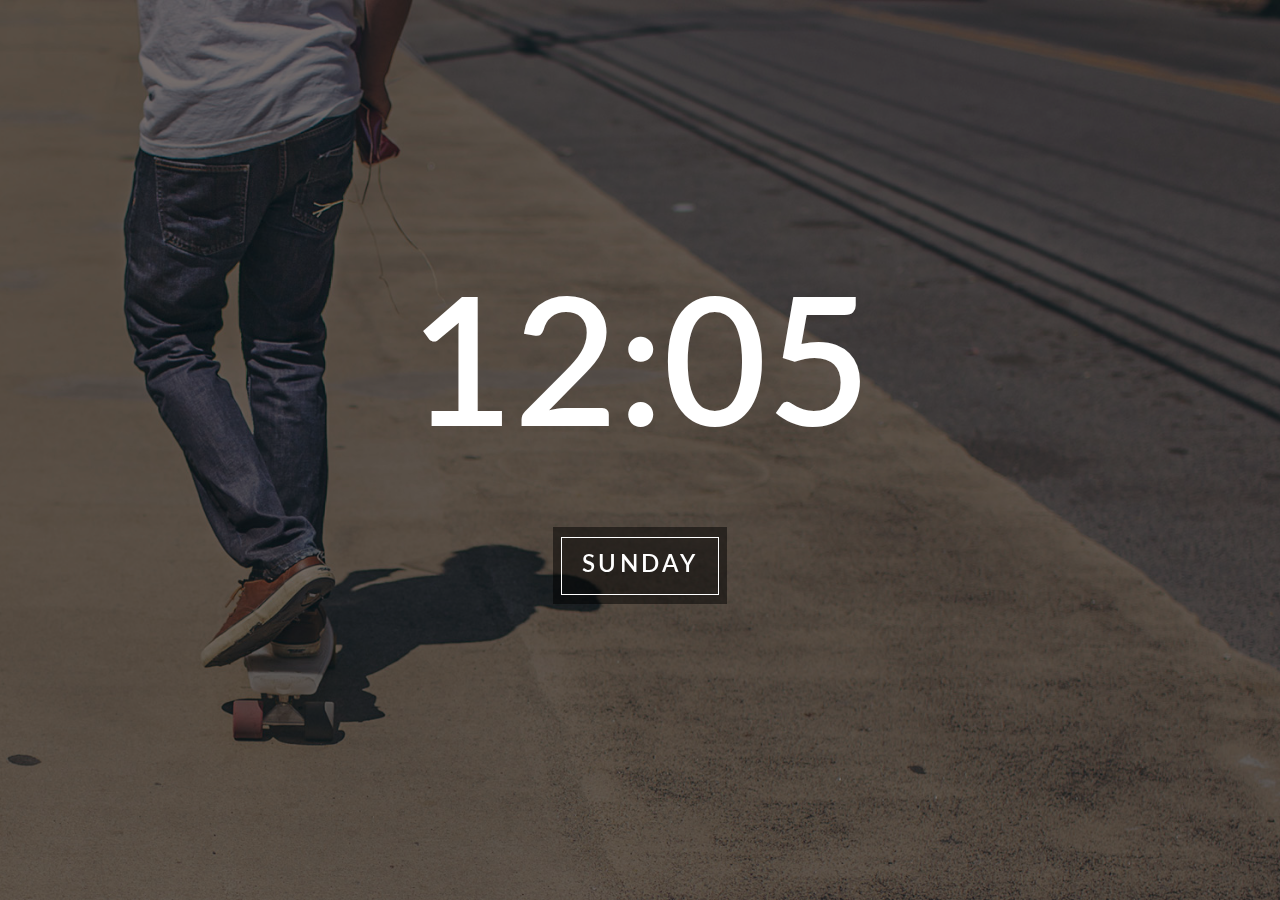
==== src/override/override.html @ c2ed263b "misc stuff" ====
<!DOCTYPE html>
<html lang="en">
<head>
    <meta charset="UTF-8">
    <title>New Tab</title>
    <link rel="stylesheet" href="css/styles.css">
</head>
<body>
    <div class="overlay">
        <div class="content">
            <h1 class="time"><span id="time"></span></h1>
            <span id="day"></span>
        </div>
    </div>

    <script src="js/scripts.js"></script>
</body>
</html>
---- src/override/css/styles.css ----
@font-face {
  font-family: 'Lato';
  src: url('../fonts/lato.ttf')  format('truetype');
}

* {
    margin: 0;
    padding: 0;
    -webkit-box-sizing: border-box;
}

body {
    font-family: "Lato";
    background-repeat: no-repeat;
    background-attachment: fixed;
    background-position: center center;
    -webkit-background-size: cover;
    background-size: cover;

}

.overlay {
    position: fixed;
    top: 0;
    left: 0;
    width: 100%;
    height: 100%;
    background: rgba(0,0,0,.5);
}

.content {
    position: fixed;
    top: 0;
    right: 0;
    bottom: 0;
    left: 0;
    margin: auto;
    text-align: center;
    height: 29vw;
    color: #ffffff;
}

.time {
    font-size: 14vw;
}

#day {
    position: relative;
    display: inline-block;
    background: rgba(0,0,0,.5);
    padding: 1em 1.2em;
    margin-top: 2em;
    text-transform: uppercase;
    letter-spacing: .4vh;
    font-size: 1.5em;
    font-weight: 600;
}

#day:after {
    position: absolute;
    top: 0;
    left: 0;
    right: 0;
    bottom: 0;
    margin: auto;
    width: 90%;
    height: 73%;
    border: 1px solid #fff;
    content: "";
}
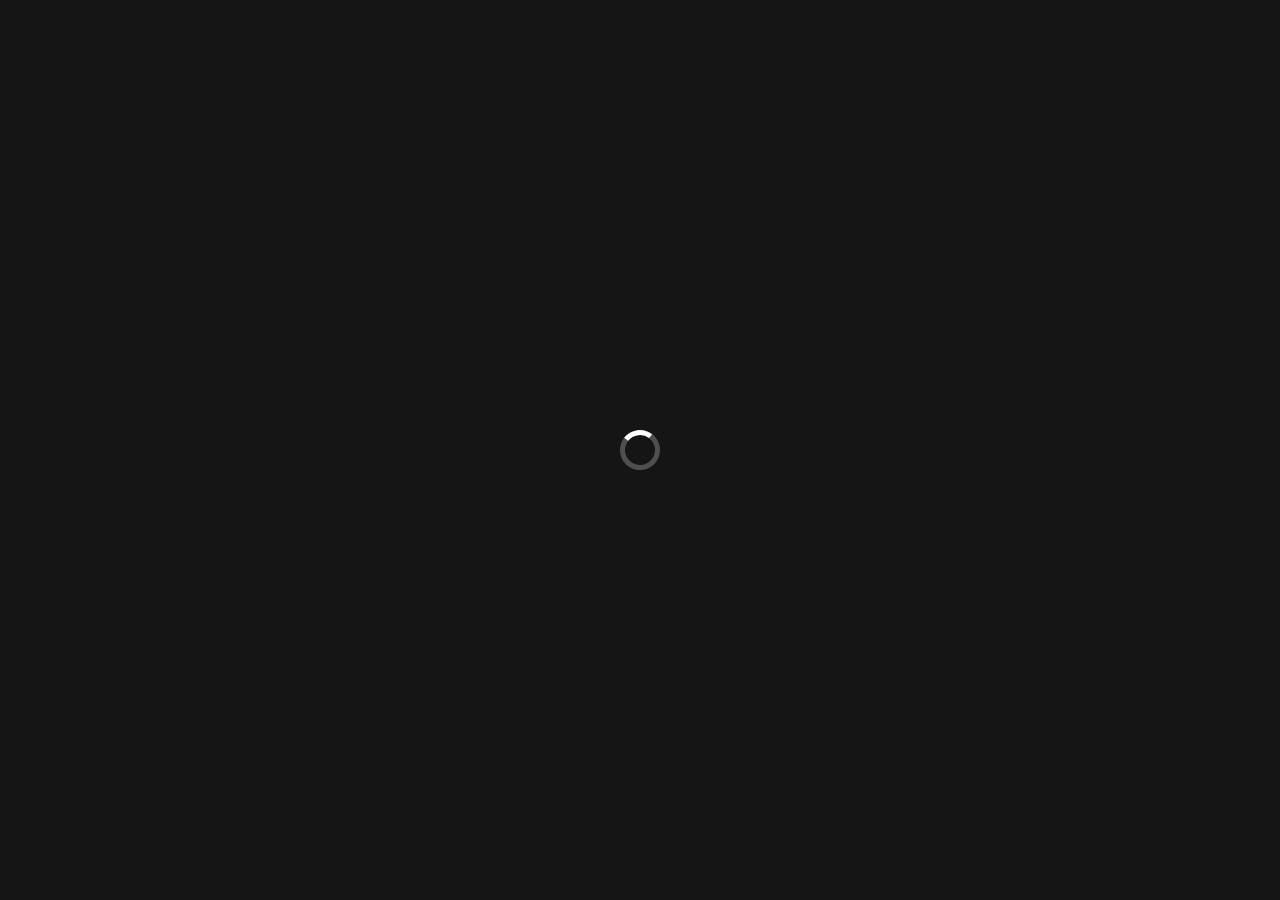
==== commit 8ade62fd: "new icons and now using api" ====
--- a/src/override/override.html
+++ b/src/override/override.html
@@ -13,6 +13,13 @@
         </div>
     </div>
 
+    <svg class="spin" xmlns="http://www.w3.org/2000/svg" viewBox="0 0 32 32" width="32" height="32" fill="white">
+        <path opacity=".25" d="M16 0 A16 16 0 0 0 16 32 A16 16 0 0 0 16 0 M16 4 A12 12 0 0 1 16 28 A12 12 0 0 1 16 4"/>
+        <path d="M16 0 A16 16 0 0 1 32 16 L28 16 A12 12 0 0 0 16 4z">
+            <animateTransform attributeName="transform" type="rotate" from="0 16 16" to="360 16 16" dur="0.8s" repeatCount="indefinite" />
+        </path>
+    </svg>
+
     <script src="js/scripts.js"></script>
 </body>
 </html>--- a/src/override/css/styles.css
+++ b/src/override/css/styles.css
@@ -15,8 +15,7 @@
     background-attachment: fixed;
     background-position: center center;
     -webkit-background-size: cover;
-    background-size: cover;
-
+    background-color: #2b2b2b;
 }
 
 .overlay {
@@ -31,40 +30,65 @@
 .content {
     position: fixed;
     top: 0;
+    left: 0;
     right: 0;
     bottom: 0;
-    left: 0;
     margin: auto;
+    color: #ffffff;
+    height: 36vh;
     text-align: center;
-    height: 29vw;
-    color: #ffffff;
+    opacity: 0;
+    transform: translate3d(0, 50px, 0);
+    animation: upYouGo 0.8s linear 2s forwards;
 }
 
 .time {
-    font-size: 14vw;
+    font-size: 10vw;
+
+}
+
+.spin {
+    width: 40px;
+    height: 40px;
+    position: absolute;
+    top: 0;
+    left: 0;
+    right: 0;
+    bottom: 0;
+    margin: auto;
+    opacity: 1;
+    animation: offYouGo 0.3s linear 1.5s forwards;
 }
 
 #day {
-    position: relative;
-    display: inline-block;
+    display: table;
+    margin: 2em auto 0 auto;
     background: rgba(0,0,0,.5);
     padding: 1em 1.2em;
-    margin-top: 2em;
     text-transform: uppercase;
     letter-spacing: .4vh;
     font-size: 1.5em;
     font-weight: 600;
 }
 
-#day:after {
-    position: absolute;
-    top: 0;
-    left: 0;
-    right: 0;
-    bottom: 0;
-    margin: auto;
-    width: 90%;
-    height: 73%;
-    border: 1px solid #fff;
-    content: "";
+@keyframes upYouGo {
+    0% {
+        opacity: 0;
+        transform: translate3d(0, 50px, 0);
+    }
+
+    100% {
+        opacity: 1;
+        transform: translate3d(0, 0, 0);
+    }
+}
+
+@keyframes offYouGo {
+    0% {
+        opacity: 1;
+    }
+
+    100% {
+        opacity: 0;
+    }
 }